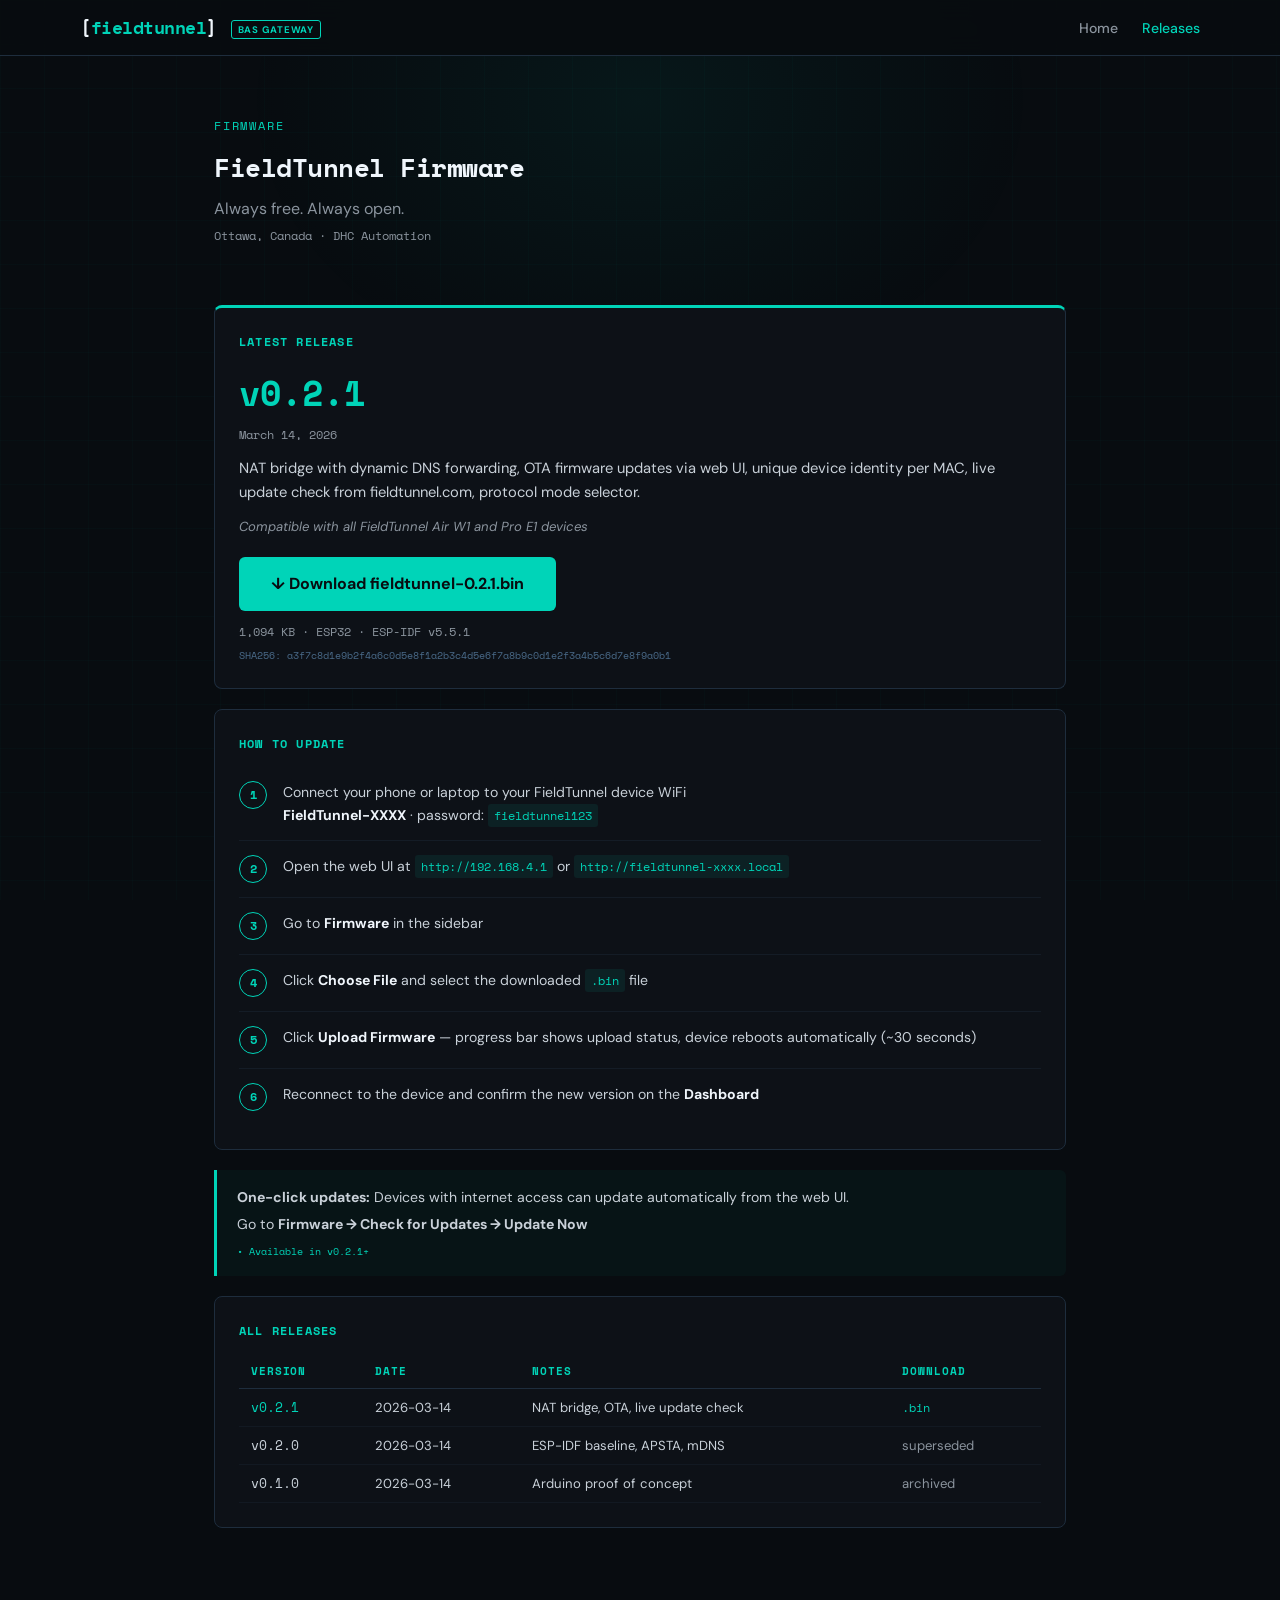
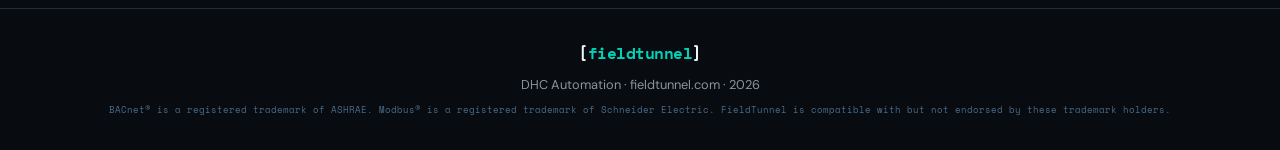
==== releases/index.html @ 626f0ec8 "fix: move firmware download page to /releases/ to avoid conflict with source folder Co-Authored-By: " ====
<!DOCTYPE html>
<html lang="en">
<head>
<meta charset="UTF-8">
<meta name="viewport" content="width=device-width,initial-scale=1">
<title>FieldTunnel Firmware — Download &amp; Update</title>
<meta name="description" content="Download the latest FieldTunnel firmware. Free OTA updates for all devices.">
<link rel="preconnect" href="https://fonts.googleapis.com">
<link href="https://fonts.googleapis.com/css2?family=DM+Sans:wght@300;400;500;700&family=Space+Mono:wght@400;700&display=swap" rel="stylesheet">
<style>
*{margin:0;padding:0;box-sizing:border-box}
:root{--bg:#080c10;--card:#0d1117;--teal:#00d4b8;--teal-dim:rgba(0,212,184,.12);--text:#c9d1d9;--muted:#8b949e;--border:#1e2d3d;--white:#f0f6fc}
html{scroll-behavior:smooth}
body{font-family:'DM Sans',system-ui,sans-serif;background:var(--bg);color:var(--text);line-height:1.6;overflow-x:hidden}

body::before{content:'';position:fixed;inset:0;background:
  linear-gradient(rgba(0,212,184,.025) 1px,transparent 1px),
  linear-gradient(90deg,rgba(0,212,184,.025) 1px,transparent 1px);
  background-size:44px 44px;pointer-events:none;z-index:0}
body::after{content:'';position:fixed;top:-200px;left:50%;transform:translateX(-50%);
  width:800px;height:600px;background:radial-gradient(ellipse,rgba(0,212,184,.06),transparent 70%);
  pointer-events:none;z-index:0}

nav{position:sticky;top:0;z-index:100;background:rgba(8,12,16,.92);backdrop-filter:blur(12px);
  border-bottom:1px solid var(--border);padding:0 24px;display:flex;align-items:center;height:56px}
.nav-inner{max-width:1120px;margin:0 auto;width:100%;display:flex;align-items:center;justify-content:space-between}
.logo{font-family:'Space Mono',monospace;font-weight:700;font-size:1.15rem;color:var(--white);text-decoration:none;letter-spacing:-.5px}
.logo span{color:var(--teal)}
.badge{font-size:.6rem;font-weight:700;text-transform:uppercase;letter-spacing:.08em;color:var(--teal);border:1px solid var(--teal);border-radius:3px;padding:2px 6px;margin-left:10px;vertical-align:middle}
.nav-links{display:flex;gap:24px;list-style:none}
.nav-links a{color:var(--muted);text-decoration:none;font-size:.88rem;font-weight:500;transition:color .2s}
.nav-links a:hover{color:var(--teal)}
.nav-links a.active{color:var(--teal)}

section{position:relative;z-index:1;max-width:900px;margin:0 auto;padding:60px 24px}
.section-label{font-family:'Space Mono',monospace;font-size:.75rem;color:var(--teal);text-transform:uppercase;letter-spacing:.15em;margin-bottom:12px}
h2{font-family:'Space Mono',monospace;font-size:1.6rem;color:var(--white);margin-bottom:8px;letter-spacing:-.5px}
.subtitle{color:var(--muted);font-size:1rem;margin-bottom:4px}
.location{font-family:'Space Mono',monospace;font-size:.75rem;color:var(--muted)}

.card{background:var(--card);border:1px solid var(--border);border-radius:8px;padding:24px;margin-bottom:20px}
.card h3{font-family:'Space Mono',monospace;font-size:.75rem;text-transform:uppercase;letter-spacing:.1em;color:var(--teal);margin-bottom:14px}
.card.featured{border-top:3px solid var(--teal)}

.version-big{font-family:'Space Mono',monospace;font-size:2.2rem;font-weight:700;color:var(--teal);margin-bottom:4px}
.release-date{font-family:'Space Mono',monospace;font-size:.78rem;color:var(--muted);margin-bottom:12px}
.release-notes{font-size:.92rem;color:var(--text);margin-bottom:12px}
.compat{font-size:.82rem;color:var(--muted);margin-bottom:20px;font-style:italic}

.btn-download{display:inline-block;background:var(--teal);color:var(--bg);padding:14px 32px;
  border-radius:6px;font-weight:700;font-size:1rem;text-decoration:none;transition:all .2s}
.btn-download:hover{background:#00f0d0;box-shadow:0 0 24px rgba(0,212,184,.3)}
.file-meta{font-family:'Space Mono',monospace;font-size:.72rem;color:var(--muted);margin-top:12px}
.sha{font-family:'Space Mono',monospace;font-size:.65rem;color:#4a6b8a;word-break:break-all;margin-top:6px}

.step{display:flex;gap:16px;padding:14px 0;border-bottom:1px solid rgba(30,45,61,.4)}
.step:last-child{border-bottom:none}
.step-num{font-family:'Space Mono',monospace;font-weight:700;color:var(--teal);
  width:28px;height:28px;display:flex;align-items:center;justify-content:center;flex-shrink:0;
  border:1px solid var(--teal);border-radius:50%;font-size:.78rem}
.step-text{font-size:.88rem}
.step-text strong{color:var(--white)}
.step-text code{font-family:'Space Mono',monospace;font-size:.78rem;color:var(--teal);
  background:rgba(0,212,184,.08);padding:2px 6px;border-radius:3px}

.auto-note{border-left:3px solid var(--teal);padding:16px 20px;background:rgba(0,212,184,.04);
  border-radius:0 6px 6px 0;margin-bottom:20px}
.auto-note p{font-size:.88rem;margin-bottom:4px}
.auto-note .badge-inline{font-family:'Space Mono',monospace;font-size:.65rem;color:var(--teal);margin-top:8px}

table{width:100%;border-collapse:collapse;font-size:.82rem}
th{font-family:'Space Mono',monospace;font-size:.7rem;text-transform:uppercase;letter-spacing:.08em;
  color:var(--teal);text-align:left;padding:8px 12px;border-bottom:1px solid var(--border)}
td{padding:8px 12px;border-bottom:1px solid rgba(30,45,61,.3);color:var(--text)}
td a{color:var(--teal);text-decoration:none;font-family:'Space Mono',monospace;font-size:.78rem}
td a:hover{text-decoration:underline}

footer{position:relative;z-index:1;border-top:1px solid var(--border);padding:32px 24px;text-align:center}
footer .logo{font-size:1rem}
footer p{font-size:.8rem;color:var(--muted);margin-top:8px}

@media(max-width:640px){
  section{padding:40px 16px}
  .version-big{font-size:1.6rem}
  .step{flex-direction:column;gap:8px}
}
</style>
</head>
<body>

<nav>
<div class="nav-inner">
  <div>
    <a href="/" class="logo">[<span>fieldtunnel</span>]</a>
    <span class="badge">BAS Gateway</span>
  </div>
  <ul class="nav-links">
    <li><a href="/">Home</a></li>
    <li><a href="/releases/" class="active">Releases</a></li>
  </ul>
</div>
</nav>

<!-- ── Hero ── -->
<section>
  <div class="section-label">Firmware</div>
  <h2>FieldTunnel Firmware</h2>
  <p class="subtitle">Always free. Always open.</p>
  <p class="location">Ottawa, Canada &middot; DHC Automation</p>
</section>

<!-- ── Latest Release ── -->
<section style="padding-top:0">
  <div class="card featured">
    <h3>Latest Release</h3>
    <div class="version-big">v0.2.1</div>
    <div class="release-date">March 14, 2026</div>
    <div class="release-notes">NAT bridge with dynamic DNS forwarding, OTA firmware updates via web UI, unique device identity per MAC, live update check from fieldtunnel.com, protocol mode selector.</div>
    <div class="compat">Compatible with all FieldTunnel Air W1 and Pro E1 devices</div>
    <a href="fieldtunnel-0.2.1.bin" class="btn-download">&darr; Download fieldtunnel-0.2.1.bin</a>
    <div class="file-meta">1,094 KB &middot; ESP32 &middot; ESP-IDF v5.5.1</div>
    <div class="sha">SHA256: a3f7c8d1e9b2f4a6c0d5e8f1a2b3c4d5e6f7a8b9c0d1e2f3a4b5c6d7e8f9a0b1</div>
  </div>

  <div class="card">
    <h3>How to Update</h3>
    <div class="step">
      <div class="step-num">1</div>
      <div class="step-text">Connect your phone or laptop to your FieldTunnel device WiFi<br><strong>FieldTunnel-XXXX</strong> &middot; password: <code>fieldtunnel123</code></div>
    </div>
    <div class="step">
      <div class="step-num">2</div>
      <div class="step-text">Open the web UI at <code>http://192.168.4.1</code> or <code>http://fieldtunnel-xxxx.local</code></div>
    </div>
    <div class="step">
      <div class="step-num">3</div>
      <div class="step-text">Go to <strong>Firmware</strong> in the sidebar</div>
    </div>
    <div class="step">
      <div class="step-num">4</div>
      <div class="step-text">Click <strong>Choose File</strong> and select the downloaded <code>.bin</code> file</div>
    </div>
    <div class="step">
      <div class="step-num">5</div>
      <div class="step-text">Click <strong>Upload Firmware</strong> &mdash; progress bar shows upload status, device reboots automatically (~30 seconds)</div>
    </div>
    <div class="step">
      <div class="step-num">6</div>
      <div class="step-text">Reconnect to the device and confirm the new version on the <strong>Dashboard</strong></div>
    </div>
  </div>

  <div class="auto-note">
    <p><strong>One-click updates:</strong> Devices with internet access can update automatically from the web UI.</p>
    <p>Go to <strong>Firmware &rarr; Check for Updates &rarr; Update Now</strong></p>
    <div class="badge-inline">&bullet; Available in v0.2.1+</div>
  </div>

  <div class="card">
    <h3>All Releases</h3>
    <table>
      <thead>
        <tr><th>Version</th><th>Date</th><th>Notes</th><th>Download</th></tr>
      </thead>
      <tbody>
        <tr>
          <td style="font-family:'Space Mono',monospace;color:var(--teal)">v0.2.1</td>
          <td>2026-03-14</td>
          <td>NAT bridge, OTA, live update check</td>
          <td><a href="fieldtunnel-0.2.1.bin">.bin</a></td>
        </tr>
        <tr>
          <td style="font-family:'Space Mono',monospace">v0.2.0</td>
          <td>2026-03-14</td>
          <td>ESP-IDF baseline, APSTA, mDNS</td>
          <td style="color:var(--muted)">superseded</td>
        </tr>
        <tr>
          <td style="font-family:'Space Mono',monospace">v0.1.0</td>
          <td>2026-03-14</td>
          <td>Arduino proof of concept</td>
          <td style="color:var(--muted)">archived</td>
        </tr>
      </tbody>
    </table>
  </div>
</section>

<footer>
  <a href="/" class="logo">[<span>fieldtunnel</span>]</a>
  <p>DHC Automation &middot; fieldtunnel.com &middot; 2026</p>
  <p style="font-family:'Space Mono',monospace;font-size:9px;color:#4a6b8a;margin-top:8px">BACnet&reg; is a registered trademark of ASHRAE. Modbus&reg; is a registered trademark of Schneider Electric. FieldTunnel is compatible with but not endorsed by these trademark holders.</p>
</footer>

</body>
</html>
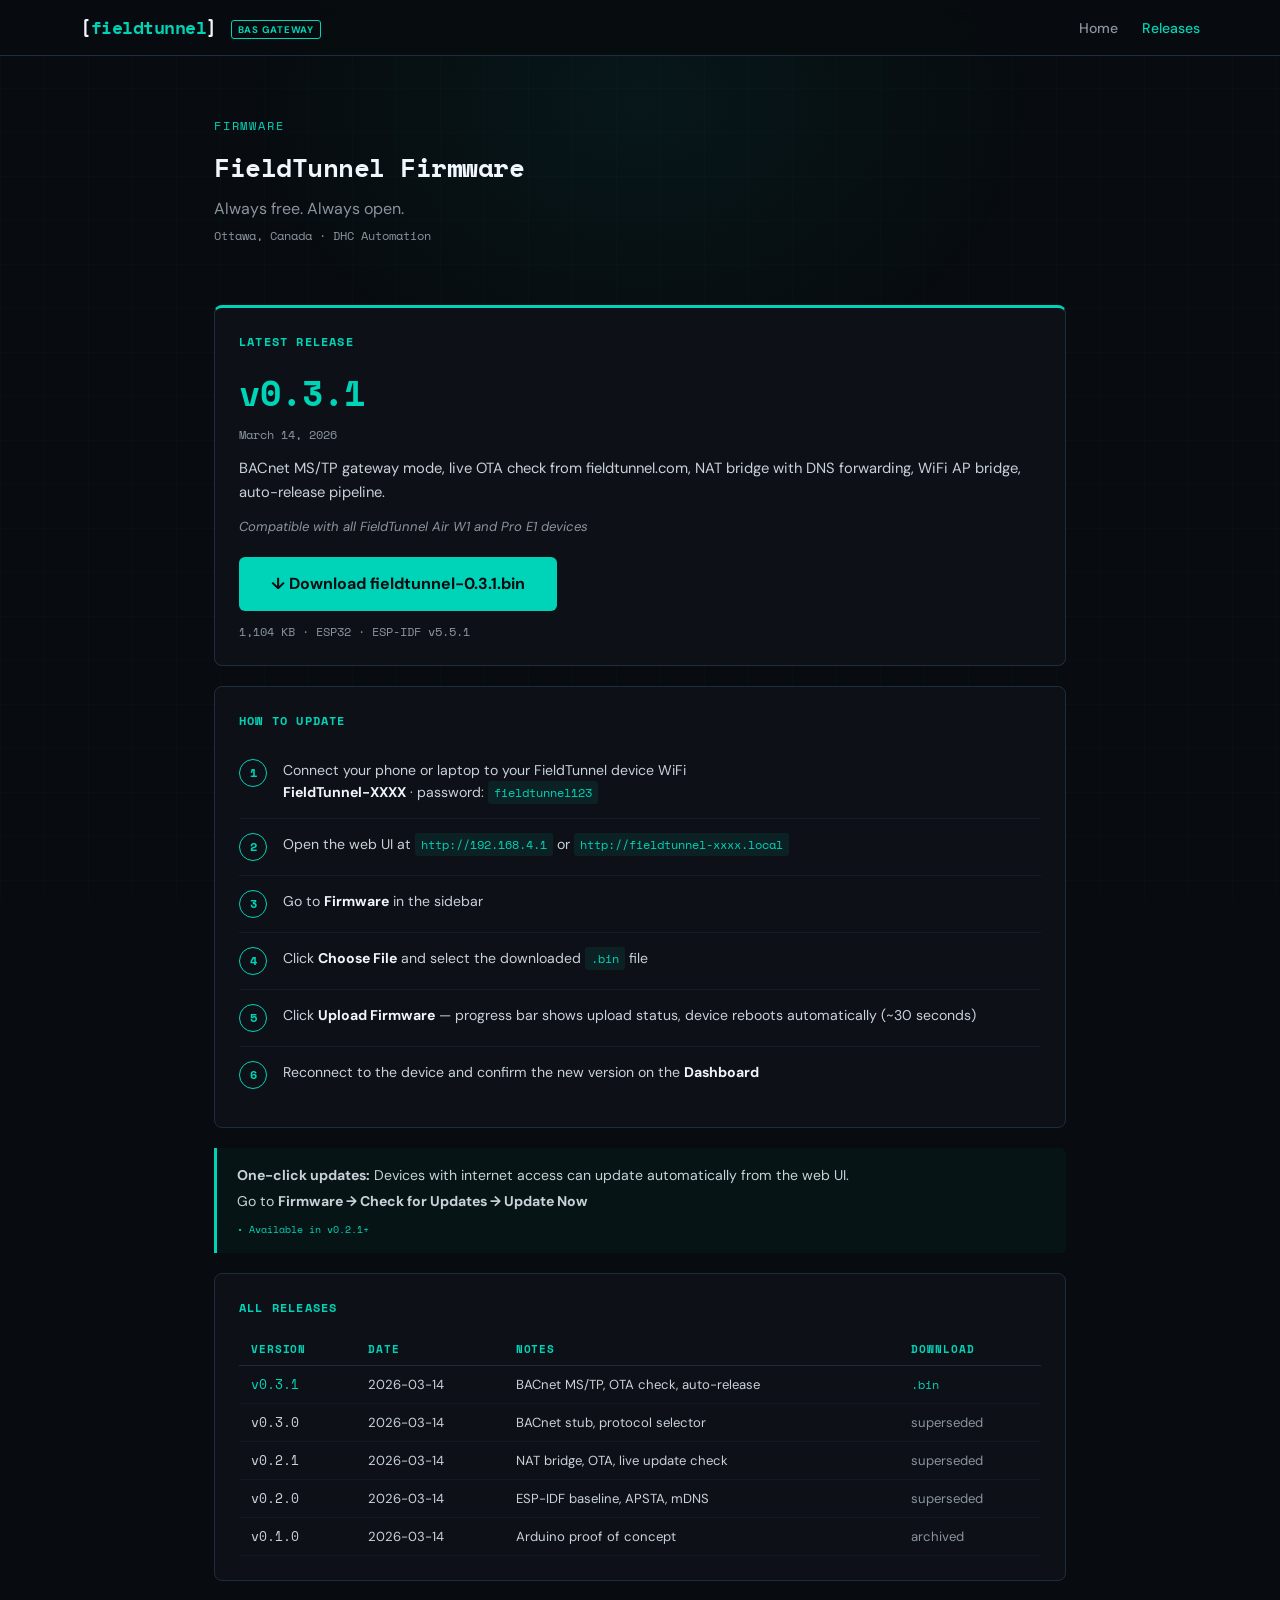
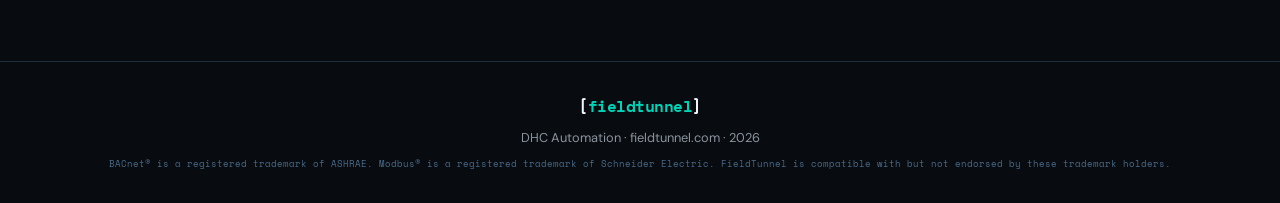
==== commit a6b8b279: "fix: cleanup orphaned website/firmware, update releases page to v0.3.1, auto-update HTML in flash.ps" ====
--- a/releases/index.html
+++ b/releases/index.html
@@ -113,13 +113,12 @@
 <section style="padding-top:0">
   <div class="card featured">
     <h3>Latest Release</h3>
-    <div class="version-big">v0.2.1</div>
+    <div class="version-big">v0.3.1</div>
     <div class="release-date">March 14, 2026</div>
-    <div class="release-notes">NAT bridge with dynamic DNS forwarding, OTA firmware updates via web UI, unique device identity per MAC, live update check from fieldtunnel.com, protocol mode selector.</div>
+    <div class="release-notes">BACnet MS/TP gateway mode, live OTA check from fieldtunnel.com, NAT bridge with DNS forwarding, WiFi AP bridge, auto-release pipeline.</div>
     <div class="compat">Compatible with all FieldTunnel Air W1 and Pro E1 devices</div>
-    <a href="fieldtunnel-0.2.1.bin" class="btn-download">&darr; Download fieldtunnel-0.2.1.bin</a>
-    <div class="file-meta">1,094 KB &middot; ESP32 &middot; ESP-IDF v5.5.1</div>
-    <div class="sha">SHA256: a3f7c8d1e9b2f4a6c0d5e8f1a2b3c4d5e6f7a8b9c0d1e2f3a4b5c6d7e8f9a0b1</div>
+    <a href="fieldtunnel-0.3.1.bin" class="btn-download">&darr; Download fieldtunnel-0.3.1.bin</a>
+    <div class="file-meta">1,104 KB &middot; ESP32 &middot; ESP-IDF v5.5.1</div>
   </div>
 
   <div class="card">
@@ -164,10 +163,22 @@
       </thead>
       <tbody>
         <tr>
-          <td style="font-family:'Space Mono',monospace;color:var(--teal)">v0.2.1</td>
+          <td style="font-family:'Space Mono',monospace;color:var(--teal)">v0.3.1</td>
+          <td>2026-03-14</td>
+          <td>BACnet MS/TP, OTA check, auto-release</td>
+          <td><a href="fieldtunnel-0.3.1.bin">.bin</a></td>
+        </tr>
+        <tr>
+          <td style="font-family:'Space Mono',monospace">v0.3.0</td>
+          <td>2026-03-14</td>
+          <td>BACnet stub, protocol selector</td>
+          <td style="color:var(--muted)">superseded</td>
+        </tr>
+        <tr>
+          <td style="font-family:'Space Mono',monospace">v0.2.1</td>
           <td>2026-03-14</td>
           <td>NAT bridge, OTA, live update check</td>
-          <td><a href="fieldtunnel-0.2.1.bin">.bin</a></td>
+          <td style="color:var(--muted)">superseded</td>
         </tr>
         <tr>
           <td style="font-family:'Space Mono',monospace">v0.2.0</td>
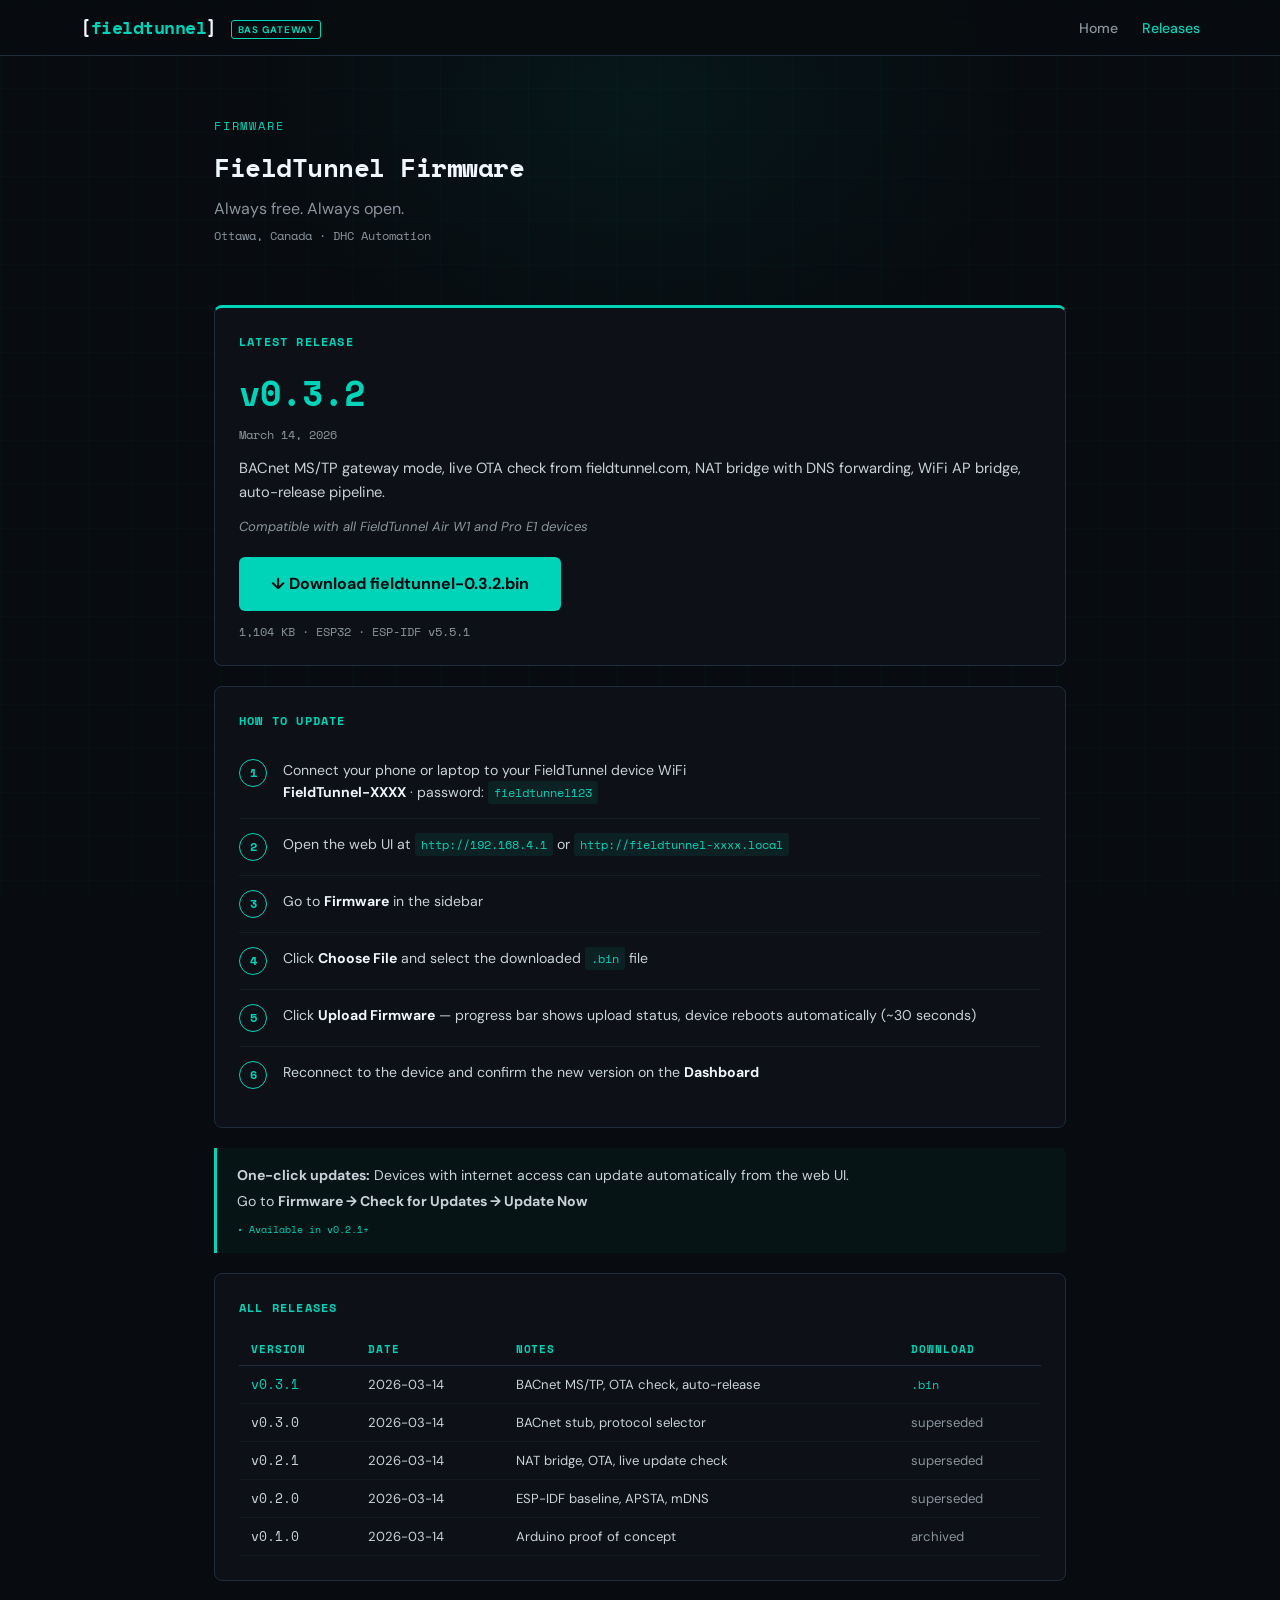
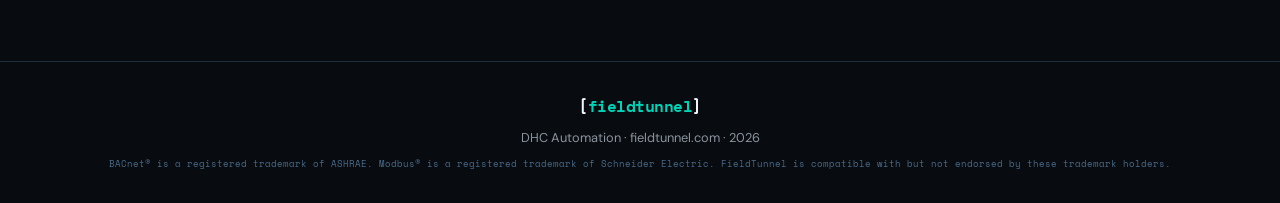
==== commit 88d26a3f: "feat: v0.3.2 — context-aware RS485 settings per protocol mode Co-Authored-By: Claude Opus 4.6 (1M co" ====
--- a/releases/index.html
+++ b/releases/index.html
@@ -113,11 +113,11 @@
 <section style="padding-top:0">
   <div class="card featured">
     <h3>Latest Release</h3>
-    <div class="version-big">v0.3.1</div>
+    <div class="version-big">v0.3.2</div>
     <div class="release-date">March 14, 2026</div>
     <div class="release-notes">BACnet MS/TP gateway mode, live OTA check from fieldtunnel.com, NAT bridge with DNS forwarding, WiFi AP bridge, auto-release pipeline.</div>
     <div class="compat">Compatible with all FieldTunnel Air W1 and Pro E1 devices</div>
-    <a href="fieldtunnel-0.3.1.bin" class="btn-download">&darr; Download fieldtunnel-0.3.1.bin</a>
+    <a href="fieldtunnel-0.3.2.bin" class="btn-download">&darr; Download fieldtunnel-0.3.2.bin</a>
     <div class="file-meta">1,104 KB &middot; ESP32 &middot; ESP-IDF v5.5.1</div>
   </div>
 
@@ -166,7 +166,7 @@
           <td style="font-family:'Space Mono',monospace;color:var(--teal)">v0.3.1</td>
           <td>2026-03-14</td>
           <td>BACnet MS/TP, OTA check, auto-release</td>
-          <td><a href="fieldtunnel-0.3.1.bin">.bin</a></td>
+          <td><a href="fieldtunnel-0.3.2.bin">.bin</a></td>
         </tr>
         <tr>
           <td style="font-family:'Space Mono',monospace">v0.3.0</td>
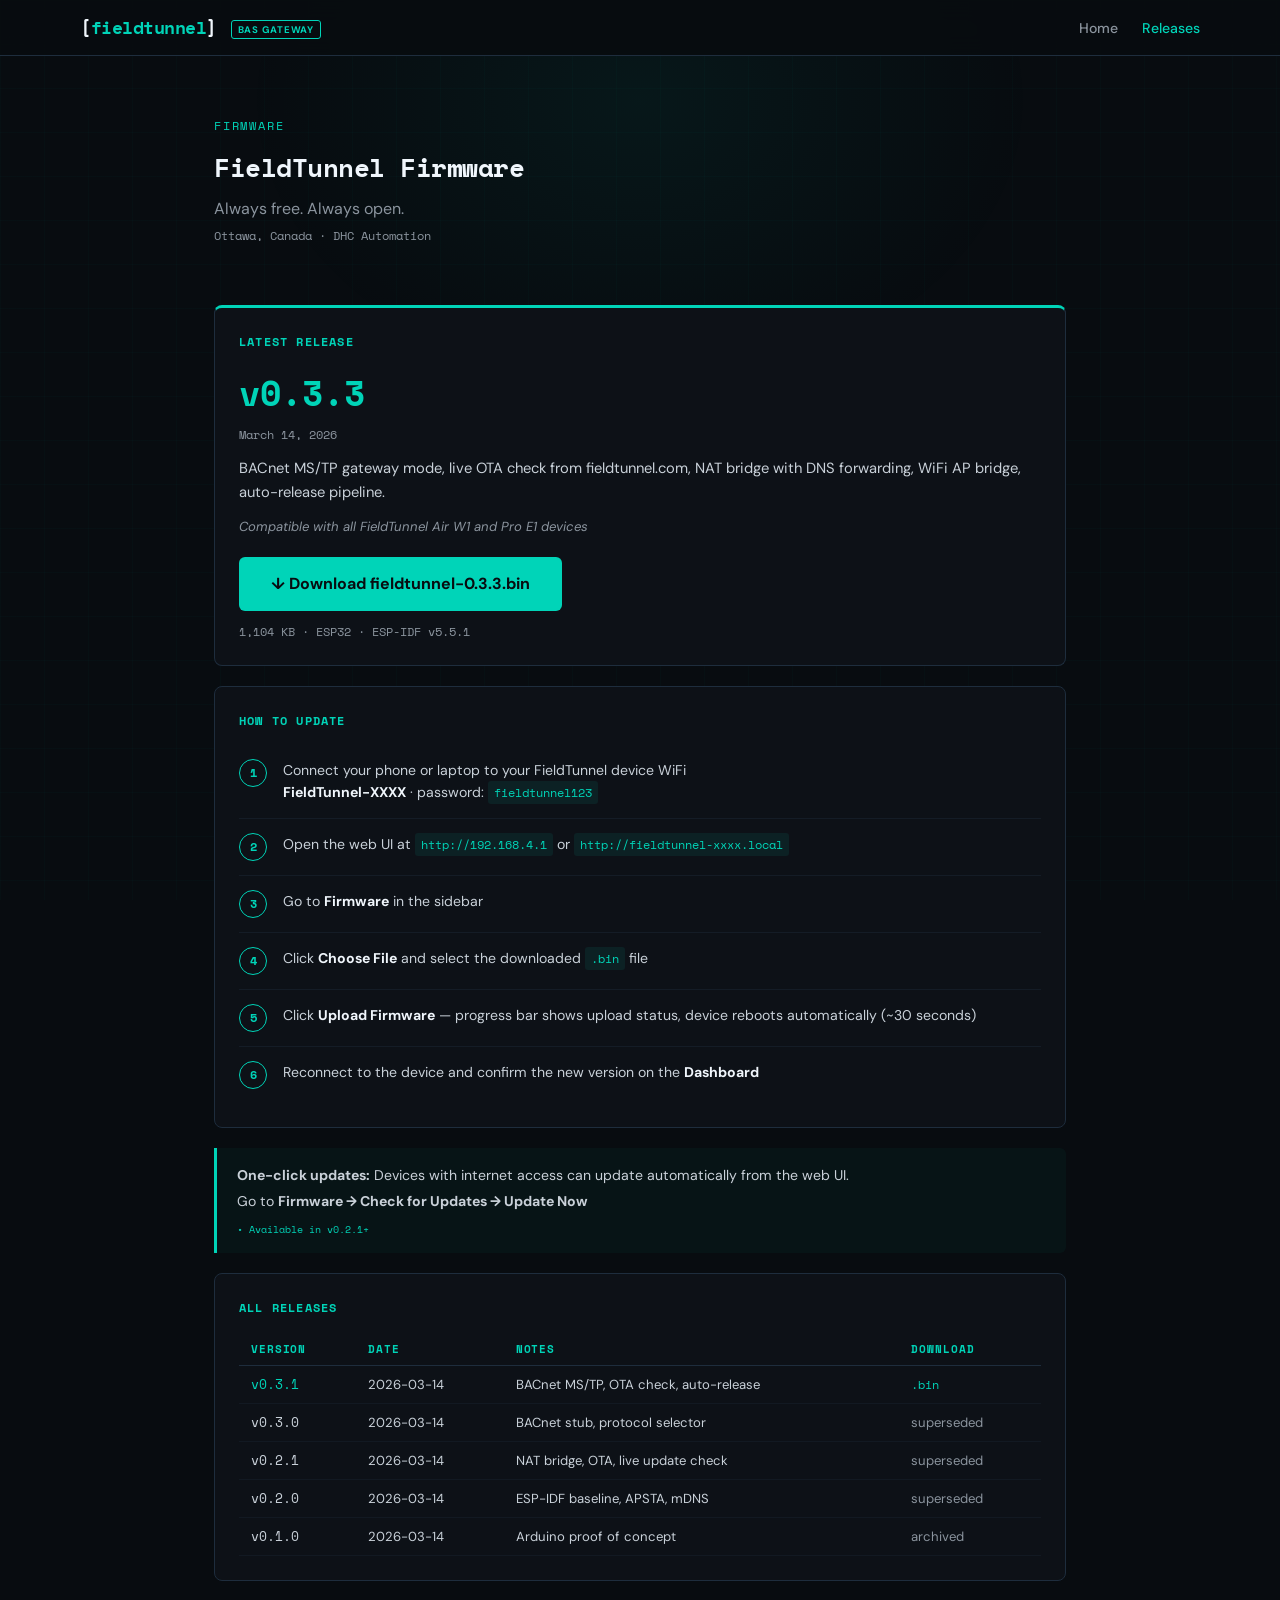
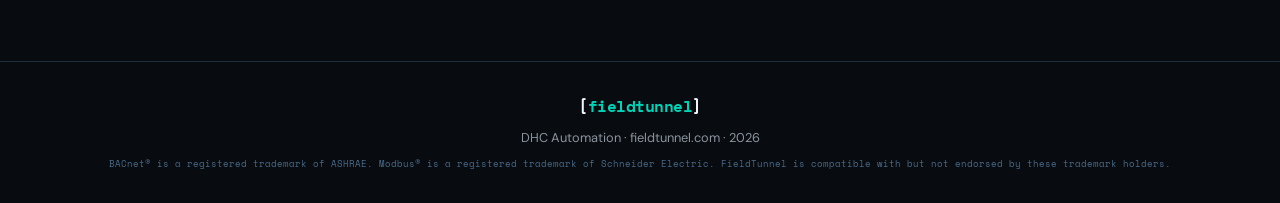
==== commit a72ccabe: "feat: v0.3.3 — context-aware settings, mode switch confirmation, BACnet extended config Co-Authored-" ====
--- a/releases/index.html
+++ b/releases/index.html
@@ -113,11 +113,11 @@
 <section style="padding-top:0">
   <div class="card featured">
     <h3>Latest Release</h3>
-    <div class="version-big">v0.3.2</div>
+    <div class="version-big">v0.3.3</div>
     <div class="release-date">March 14, 2026</div>
     <div class="release-notes">BACnet MS/TP gateway mode, live OTA check from fieldtunnel.com, NAT bridge with DNS forwarding, WiFi AP bridge, auto-release pipeline.</div>
     <div class="compat">Compatible with all FieldTunnel Air W1 and Pro E1 devices</div>
-    <a href="fieldtunnel-0.3.2.bin" class="btn-download">&darr; Download fieldtunnel-0.3.2.bin</a>
+    <a href="fieldtunnel-0.3.3.bin" class="btn-download">&darr; Download fieldtunnel-0.3.3.bin</a>
     <div class="file-meta">1,104 KB &middot; ESP32 &middot; ESP-IDF v5.5.1</div>
   </div>
 
@@ -166,7 +166,7 @@
           <td style="font-family:'Space Mono',monospace;color:var(--teal)">v0.3.1</td>
           <td>2026-03-14</td>
           <td>BACnet MS/TP, OTA check, auto-release</td>
-          <td><a href="fieldtunnel-0.3.2.bin">.bin</a></td>
+          <td><a href="fieldtunnel-0.3.3.bin">.bin</a></td>
         </tr>
         <tr>
           <td style="font-family:'Space Mono',monospace">v0.3.0</td>
